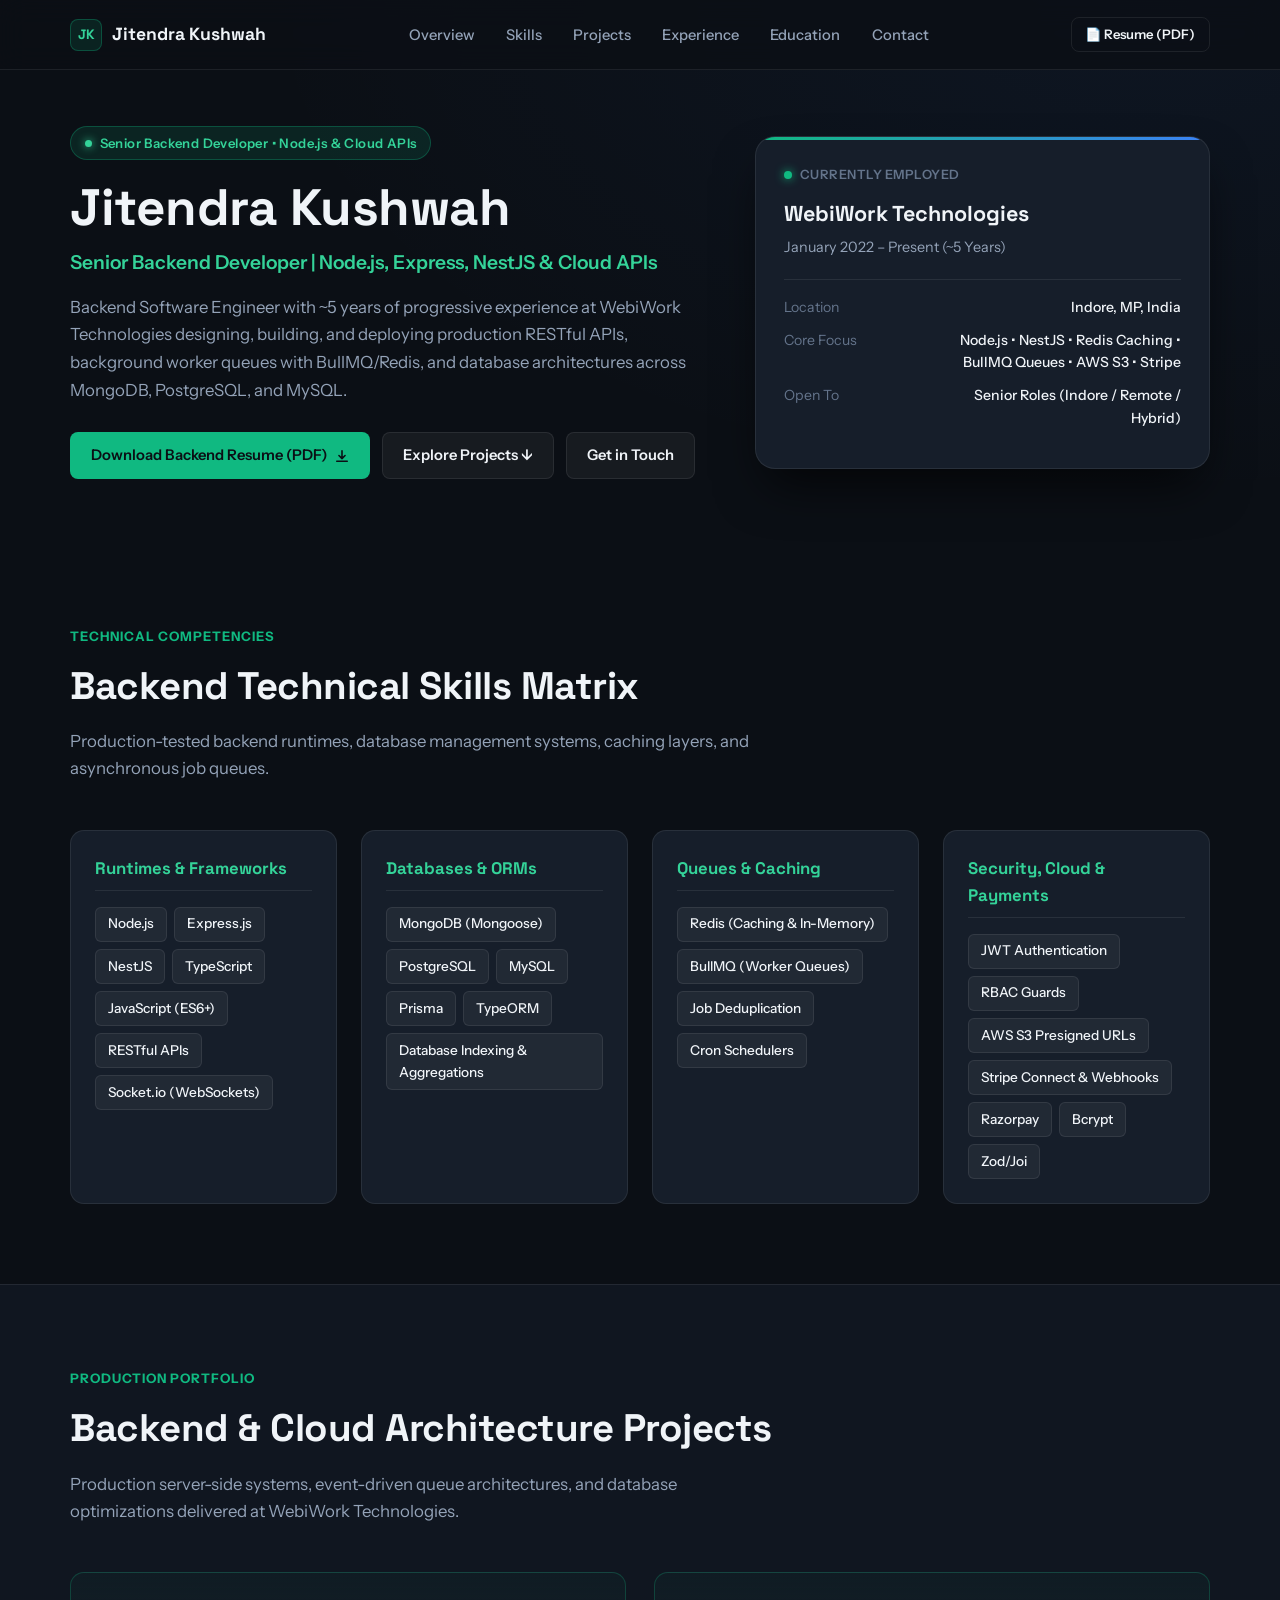
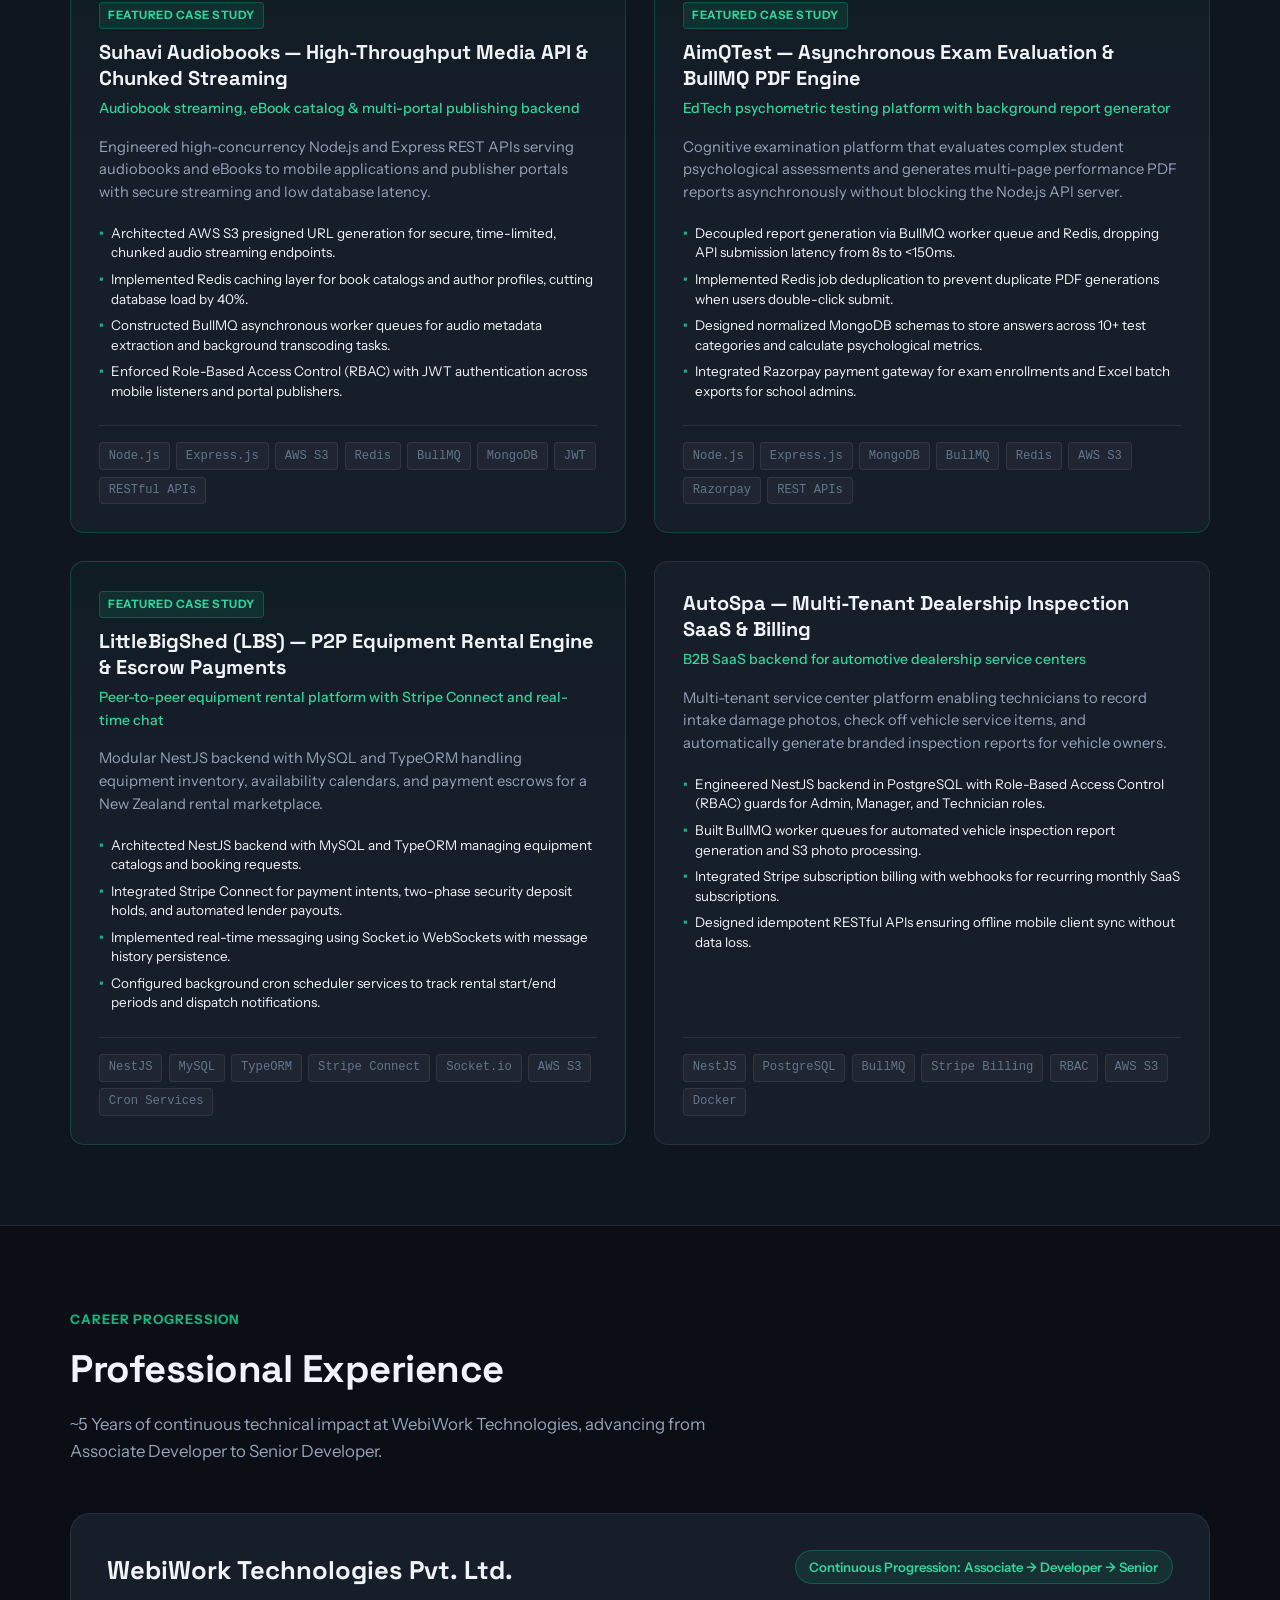
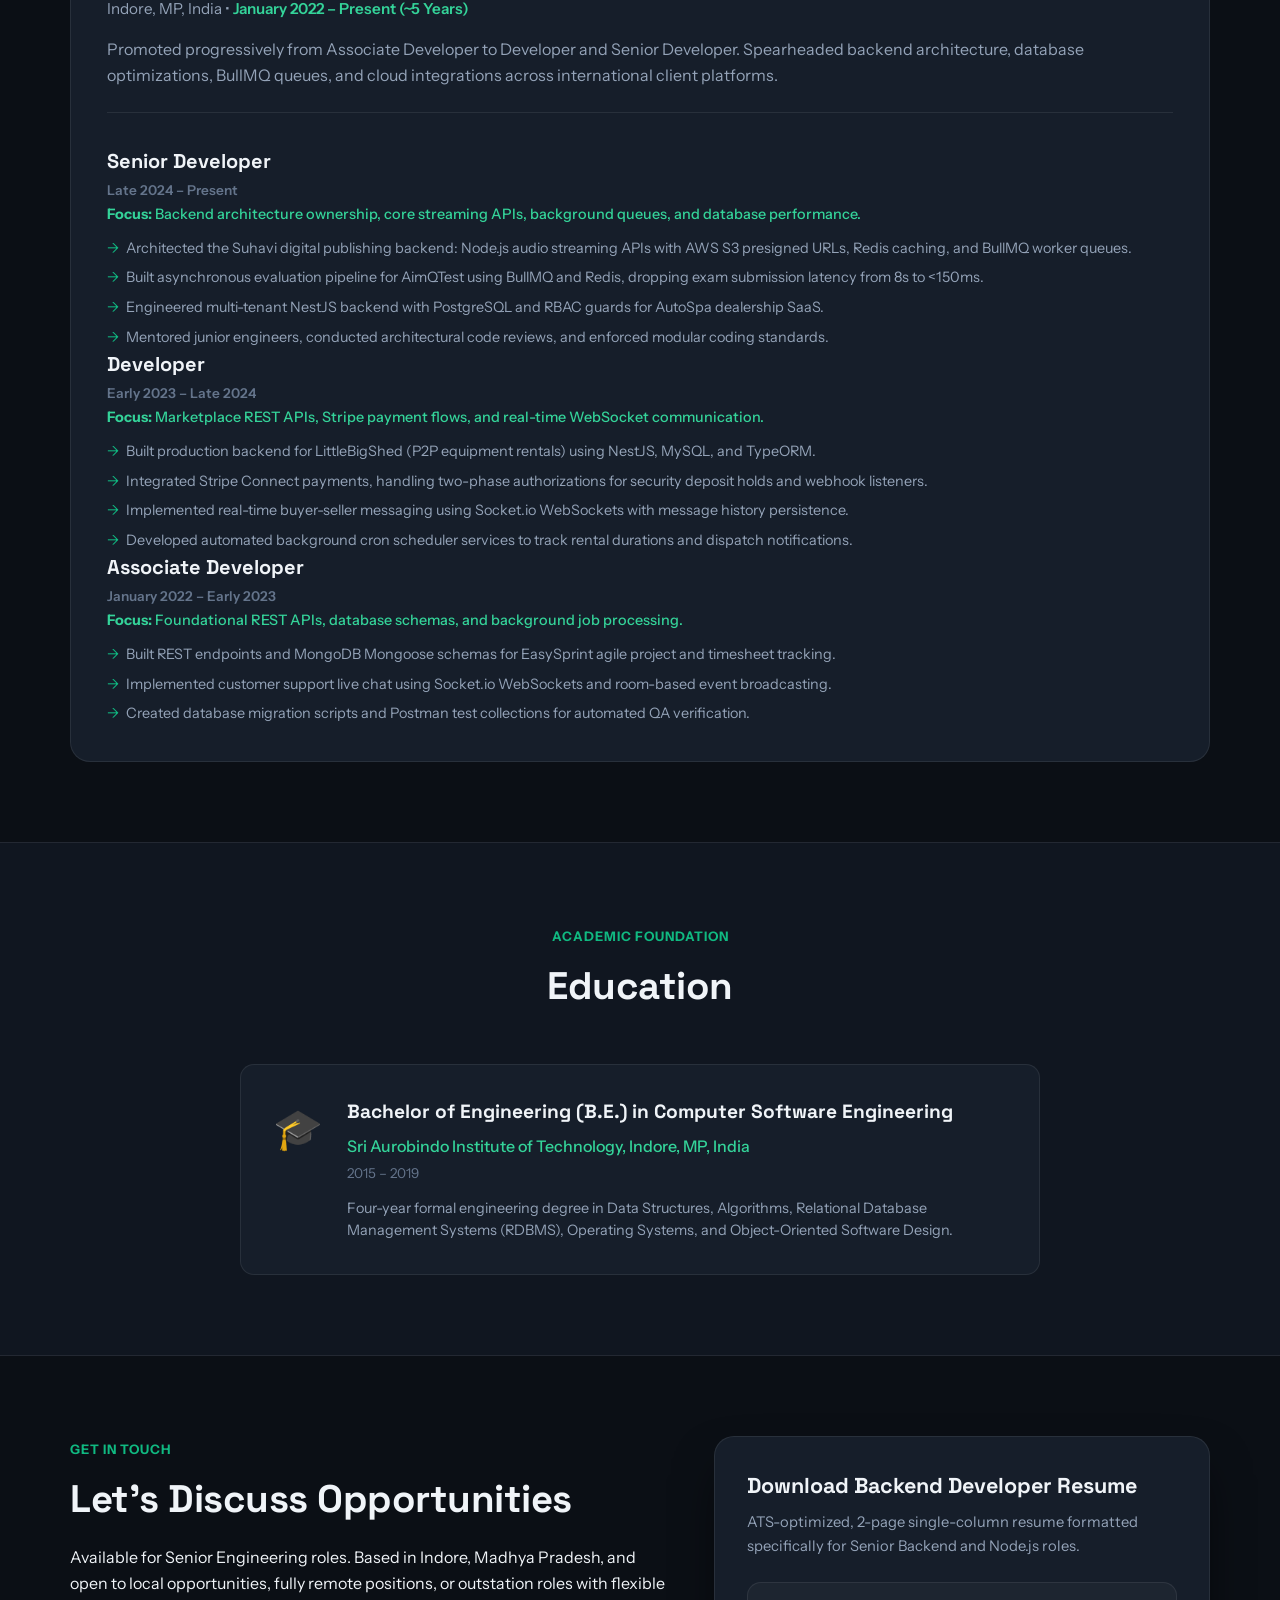
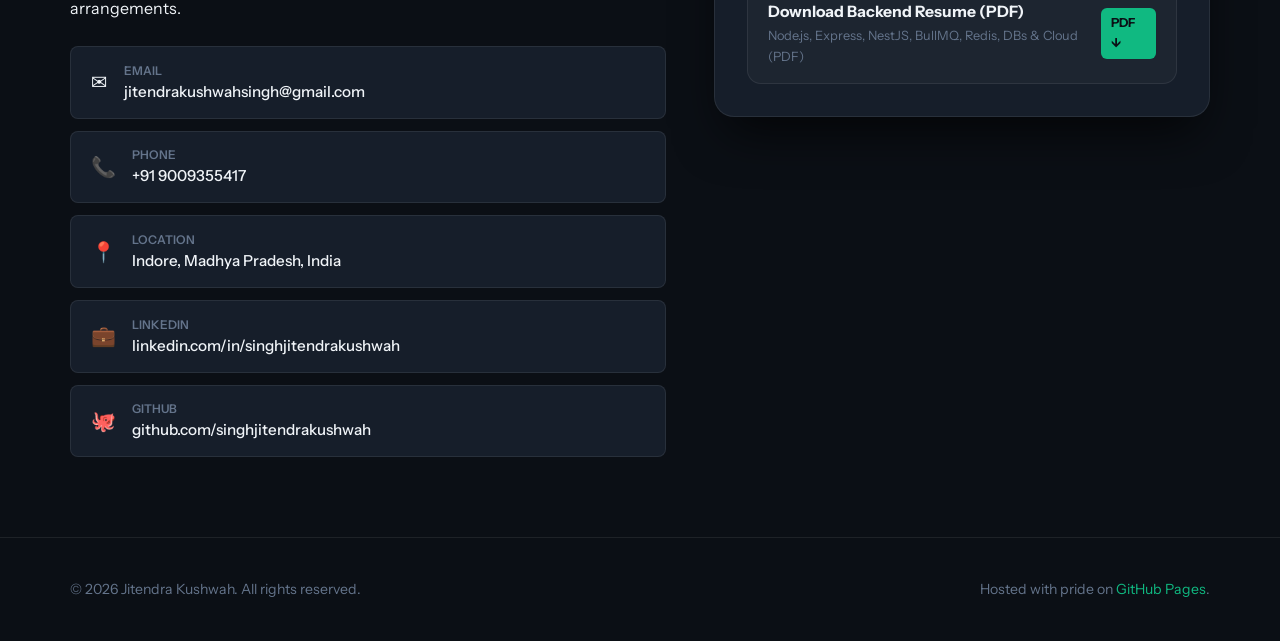
==== backend/index.html @ 99595aed "feat: implement 4 distinct standalone stealth portfolio pages for tailored job applications" ====
<!DOCTYPE html>
<html lang="en">
  <head>
    <meta charset="UTF-8" />
    <meta name="viewport" content="width=device-width, initial-scale=1" />
    <meta name="description" content="Senior Backend Software Engineer with ~5 years of experience at WebiWork Technologies building production RESTful APIs, BullMQ worker queues, Redis caching, and robust database architectures across PostgreSQL and MongoDB." />
    <title>Jitendra Kushwah — Senior Backend Developer | Node.js, Express, NestJS & Cloud APIs</title>
    <link rel="preconnect" href="https://fonts.googleapis.com" />
    <link rel="preconnect" href="https://fonts.gstatic.com" crossorigin />
    <link
      href="https://fonts.googleapis.com/css2?family=Instrument+Sans:ital,wght@0,400;0,500;0,600;0,700;1,400&family=Space+Grotesk:wght@500;600;700&display=swap"
      rel="stylesheet"
    />
    <link rel="stylesheet" href="../css/styles.css" />
  </head>
  <body>
    <a class="skip-link" href="#main">Skip to content</a>

    <header class="site-header">
      <div class="wrap header-inner">
        <a class="logo" href="#top">
          <span class="logo-mark">JK</span>
          <span class="logo-text">Jitendra Kushwah</span>
        </a>

        <button class="nav-toggle" type="button" aria-expanded="false" aria-controls="site-nav">
          <span class="sr-only">Toggle navigation</span>
          <span class="nav-toggle-bar"></span>
        </button>

        <nav id="site-nav" class="site-nav" aria-label="Primary">
          <ul class="nav-list">
            <li><a href="#top">Overview</a></li>
            <li><a href="#skills">Skills</a></li>
            <li><a href="#projects">Projects</a></li>
            <li><a href="#experience">Experience</a></li>
            <li><a href="#education">Education</a></li>
            <li><a href="#contact">Contact</a></li>
          </ul>
        </nav>

        <div class="header-cta-group">
          <a href="../backend_developer_resume.pdf" target="_blank" class="btn btn-sm btn-outline">
            <span>📄 Resume (PDF)</span>
          </a>
        </div>
      </div>
    </header>

    <main id="main">
      <!-- HERO SECTION -->
      <section class="hero" id="top" aria-labelledby="hero-title">
        <div class="wrap">
          <div class="hero-grid">
            <div class="hero-copy">
              <div class="eyebrow-wrap">
                <span class="status-indicator"></span>
                <p class="eyebrow">Senior Backend Developer • Node.js & Cloud APIs</p>
              </div>
              <h1 id="hero-title" class="hero-name">Jitendra Kushwah</h1>
              <p class="hero-subtitle">Senior Backend Developer | Node.js, Express, NestJS & Cloud APIs</p>
              <p class="hero-tagline">Backend Software Engineer with ~5 years of progressive experience at WebiWork Technologies designing, building, and deploying production RESTful APIs, background worker queues with BullMQ/Redis, and database architectures across MongoDB, PostgreSQL, and MySQL.</p>
              
              <div class="hero-actions">
                <a class="btn btn-primary" href="../backend_developer_resume.pdf" target="_blank">
                  <span>Download Backend Resume (PDF)</span>
                  <svg width="14" height="14" viewBox="0 0 16 16" fill="none">
                    <path d="M8 2V11M8 11L4.5 7.5M8 11L11.5 7.5M2 14H14" stroke="currentColor" stroke-width="1.8" stroke-linecap="round" stroke-linejoin="round"/>
                  </svg>
                </a>
                <a class="btn btn-ghost" href="#projects">Explore Projects ↓</a>
                <a class="btn btn-ghost" href="#contact">Get in Touch</a>
              </div>
            </div>

            <div class="hero-card" aria-hidden="true">
              <div class="hero-card-inner">
                <div class="hero-card-header">
                  <span class="pulse-dot"></span>
                  <p class="hero-card-status">Currently Employed</p>
                </div>
                <h3 class="hero-card-company">WebiWork Technologies</h3>
                <p class="hero-card-tenure">January 2022 – Present (~5 Years)</p>
                <div class="hero-card-divider"></div>
                <div class="hero-card-detail">
                  <span class="detail-label">Location</span>
                  <span class="detail-val">Indore, MP, India</span>
                </div>
                <div class="hero-card-detail">
                  <span class="detail-label">Core Focus</span>
                  <span class="detail-val">Node.js • NestJS • Redis Caching • BullMQ Queues • AWS S3 • Stripe</span>
                </div>
                <div class="hero-card-detail">
                  <span class="detail-label">Open To</span>
                  <span class="detail-val">Senior Roles (Indore / Remote / Hybrid)</span>
                </div>
              </div>
            </div>
          </div>
        </div>
      </section>

      <!-- SKILLS SECTION -->
      <section class="section" id="skills">
        <div class="wrap">
          <div class="section-header">
            <span class="section-eyebrow">Technical Competencies</span>
            <h2 class="section-title">Backend Technical Skills Matrix</h2>
            <p class="section-lead">Production-tested backend runtimes, database management systems, caching layers, and asynchronous job queues.</p>
          </div>

<div class="skills-category-grid">
  <div class="skill-category-card">
    <h3 class="skill-category-title">Runtimes & Frameworks</h3>
    <ul class="skill-tag-list">
      <li class="skill-tag">Node.js</li>
      <li class="skill-tag">Express.js</li>
      <li class="skill-tag">NestJS</li>
      <li class="skill-tag">TypeScript</li>
      <li class="skill-tag">JavaScript (ES6+)</li>
      <li class="skill-tag">RESTful APIs</li>
      <li class="skill-tag">Socket.io (WebSockets)</li>
    </ul>
  </div>
  <div class="skill-category-card">
    <h3 class="skill-category-title">Databases & ORMs</h3>
    <ul class="skill-tag-list">
      <li class="skill-tag">MongoDB (Mongoose)</li>
      <li class="skill-tag">PostgreSQL</li>
      <li class="skill-tag">MySQL</li>
      <li class="skill-tag">Prisma</li>
      <li class="skill-tag">TypeORM</li>
      <li class="skill-tag">Database Indexing & Aggregations</li>
    </ul>
  </div>
  <div class="skill-category-card">
    <h3 class="skill-category-title">Queues & Caching</h3>
    <ul class="skill-tag-list">
      <li class="skill-tag">Redis (Caching & In-Memory)</li>
      <li class="skill-tag">BullMQ (Worker Queues)</li>
      <li class="skill-tag">Job Deduplication</li>
      <li class="skill-tag">Cron Schedulers</li>
    </ul>
  </div>
  <div class="skill-category-card">
    <h3 class="skill-category-title">Security, Cloud & Payments</h3>
    <ul class="skill-tag-list">
      <li class="skill-tag">JWT Authentication</li>
      <li class="skill-tag">RBAC Guards</li>
      <li class="skill-tag">AWS S3 Presigned URLs</li>
      <li class="skill-tag">Stripe Connect & Webhooks</li>
      <li class="skill-tag">Razorpay</li>
      <li class="skill-tag">Bcrypt</li>
      <li class="skill-tag">Zod/Joi</li>
    </ul>
  </div>
</div>
        </div>
      </section>

      <!-- PROJECTS SECTION -->
      <section class="section section-alt" id="projects">
        <div class="wrap">
          <div class="section-header">
            <span class="section-eyebrow">Production Portfolio</span>
            <h2 class="section-title">Backend & Cloud Architecture Projects</h2>
            <p class="section-lead">Production server-side systems, event-driven queue architectures, and database optimizations delivered at WebiWork Technologies.</p>
          </div>

<div class="project-grid">
  <article class="project-card featured-card">
    <div class="project-card-header">
      <span class="featured-badge">Featured Case Study</span>
      <h3 class="project-title">Suhavi Audiobooks — High-Throughput Media API & Chunked Streaming</h3>
      <p class="project-tagline">Audiobook streaming, eBook catalog & multi-portal publishing backend</p>
    </div>
    <p class="project-desc">Engineered high-concurrency Node.js and Express REST APIs serving audiobooks and eBooks to mobile applications and publisher portals with secure streaming and low database latency.</p>
    <ul class="project-highlights">
      <li>Architected AWS S3 presigned URL generation for secure, time-limited, chunked audio streaming endpoints.</li>
      <li>Implemented Redis caching layer for book catalogs and author profiles, cutting database load by 40%.</li>
      <li>Constructed BullMQ asynchronous worker queues for audio metadata extraction and background transcoding tasks.</li>
      <li>Enforced Role-Based Access Control (RBAC) with JWT authentication across mobile listeners and portal publishers.</li>
    </ul>
    <div class="project-tags-wrap">
      <span class="proj-badge">Node.js</span>
      <span class="proj-badge">Express.js</span>
      <span class="proj-badge">AWS S3</span>
      <span class="proj-badge">Redis</span>
      <span class="proj-badge">BullMQ</span>
      <span class="proj-badge">MongoDB</span>
      <span class="proj-badge">JWT</span>
      <span class="proj-badge">RESTful APIs</span>
    </div>
  </article>
  <article class="project-card featured-card">
    <div class="project-card-header">
      <span class="featured-badge">Featured Case Study</span>
      <h3 class="project-title">AimQTest — Asynchronous Exam Evaluation & BullMQ PDF Engine</h3>
      <p class="project-tagline">EdTech psychometric testing platform with background report generator</p>
    </div>
    <p class="project-desc">Cognitive examination platform that evaluates complex student psychological assessments and generates multi-page performance PDF reports asynchronously without blocking the Node.js API server.</p>
    <ul class="project-highlights">
      <li>Decoupled report generation via BullMQ worker queue and Redis, dropping API submission latency from 8s to <150ms.</li>
      <li>Implemented Redis job deduplication to prevent duplicate PDF generations when users double-click submit.</li>
      <li>Designed normalized MongoDB schemas to store answers across 10+ test categories and calculate psychological metrics.</li>
      <li>Integrated Razorpay payment gateway for exam enrollments and Excel batch exports for school admins.</li>
    </ul>
    <div class="project-tags-wrap">
      <span class="proj-badge">Node.js</span>
      <span class="proj-badge">Express.js</span>
      <span class="proj-badge">MongoDB</span>
      <span class="proj-badge">BullMQ</span>
      <span class="proj-badge">Redis</span>
      <span class="proj-badge">AWS S3</span>
      <span class="proj-badge">Razorpay</span>
      <span class="proj-badge">REST APIs</span>
    </div>
  </article>
  <article class="project-card featured-card">
    <div class="project-card-header">
      <span class="featured-badge">Featured Case Study</span>
      <h3 class="project-title">LittleBigShed (LBS) — P2P Equipment Rental Engine & Escrow Payments</h3>
      <p class="project-tagline">Peer-to-peer equipment rental platform with Stripe Connect and real-time chat</p>
    </div>
    <p class="project-desc">Modular NestJS backend with MySQL and TypeORM handling equipment inventory, availability calendars, and payment escrows for a New Zealand rental marketplace.</p>
    <ul class="project-highlights">
      <li>Architected NestJS backend with MySQL and TypeORM managing equipment catalogs and booking requests.</li>
      <li>Integrated Stripe Connect for payment intents, two-phase security deposit holds, and automated lender payouts.</li>
      <li>Implemented real-time messaging using Socket.io WebSockets with message history persistence.</li>
      <li>Configured background cron scheduler services to track rental start/end periods and dispatch notifications.</li>
    </ul>
    <div class="project-tags-wrap">
      <span class="proj-badge">NestJS</span>
      <span class="proj-badge">MySQL</span>
      <span class="proj-badge">TypeORM</span>
      <span class="proj-badge">Stripe Connect</span>
      <span class="proj-badge">Socket.io</span>
      <span class="proj-badge">AWS S3</span>
      <span class="proj-badge">Cron Services</span>
    </div>
  </article>
  <article class="project-card">
    <div class="project-card-header">
      <h3 class="project-title">AutoSpa — Multi-Tenant Dealership Inspection SaaS & Billing</h3>
      <p class="project-tagline">B2B SaaS backend for automotive dealership service centers</p>
    </div>
    <p class="project-desc">Multi-tenant service center platform enabling technicians to record intake damage photos, check off vehicle service items, and automatically generate branded inspection reports for vehicle owners.</p>
    <ul class="project-highlights">
      <li>Engineered NestJS backend in PostgreSQL with Role-Based Access Control (RBAC) guards for Admin, Manager, and Technician roles.</li>
      <li>Built BullMQ worker queues for automated vehicle inspection report generation and S3 photo processing.</li>
      <li>Integrated Stripe subscription billing with webhooks for recurring monthly SaaS subscriptions.</li>
      <li>Designed idempotent RESTful APIs ensuring offline mobile client sync without data loss.</li>
    </ul>
    <div class="project-tags-wrap">
      <span class="proj-badge">NestJS</span>
      <span class="proj-badge">PostgreSQL</span>
      <span class="proj-badge">BullMQ</span>
      <span class="proj-badge">Stripe Billing</span>
      <span class="proj-badge">RBAC</span>
      <span class="proj-badge">AWS S3</span>
      <span class="proj-badge">Docker</span>
    </div>
  </article>
</div>
        </div>
      </section>

      <!-- EXPERIENCE SECTION -->
      <section class="section" id="experience">
        <div class="wrap">
          <div class="section-header">
            <span class="section-eyebrow">Career Progression</span>
            <h2 class="section-title">Professional Experience</h2>
            <p class="section-lead">
              ~5 Years of continuous technical impact at WebiWork Technologies, advancing from Associate Developer to Senior Developer.
            </p>
          </div>

          <div class="experience-timeline">
<div class="company-card">
  <div class="company-header">
    <div>
      <h3 class="company-name">WebiWork Technologies Pvt. Ltd.</h3>
      <p class="company-meta">Indore, MP, India • <span class="tenure-badge">January 2022 – Present (~5 Years)</span></p>
    </div>
    <span class="company-growth-tag">Continuous Progression: Associate → Developer → Senior</span>
  </div>
  <p class="company-overview">Promoted progressively from Associate Developer to Developer and Senior Developer. Spearheaded backend architecture, database optimizations, BullMQ queues, and cloud integrations across international client platforms.</p>
  <div class="role-stack">
    <div class="role-item">
      <div class="role-top">
        <h4 class="role-title">Senior Developer</h4>
        <span class="role-period">Late 2024 – Present</span>
      </div>
      <p class="role-focus"><strong>Focus:</strong> Backend architecture ownership, core streaming APIs, background queues, and database performance.</p>
      <ul class="role-bullets">
        <li>Architected the Suhavi digital publishing backend: Node.js audio streaming APIs with AWS S3 presigned URLs, Redis caching, and BullMQ worker queues.</li>
        <li>Built asynchronous evaluation pipeline for AimQTest using BullMQ and Redis, dropping exam submission latency from 8s to <150ms.</li>
        <li>Engineered multi-tenant NestJS backend with PostgreSQL and RBAC guards for AutoSpa dealership SaaS.</li>
        <li>Mentored junior engineers, conducted architectural code reviews, and enforced modular coding standards.</li>
      </ul>
    </div>
    <div class="role-item">
      <div class="role-top">
        <h4 class="role-title">Developer</h4>
        <span class="role-period">Early 2023 – Late 2024</span>
      </div>
      <p class="role-focus"><strong>Focus:</strong> Marketplace REST APIs, Stripe payment flows, and real-time WebSocket communication.</p>
      <ul class="role-bullets">
        <li>Built production backend for LittleBigShed (P2P equipment rentals) using NestJS, MySQL, and TypeORM.</li>
        <li>Integrated Stripe Connect payments, handling two-phase authorizations for security deposit holds and webhook listeners.</li>
        <li>Implemented real-time buyer-seller messaging using Socket.io WebSockets with message history persistence.</li>
        <li>Developed automated background cron scheduler services to track rental durations and dispatch notifications.</li>
      </ul>
    </div>
    <div class="role-item">
      <div class="role-top">
        <h4 class="role-title">Associate Developer</h4>
        <span class="role-period">January 2022 – Early 2023</span>
      </div>
      <p class="role-focus"><strong>Focus:</strong> Foundational REST APIs, database schemas, and background job processing.</p>
      <ul class="role-bullets">
        <li>Built REST endpoints and MongoDB Mongoose schemas for EasySprint agile project and timesheet tracking.</li>
        <li>Implemented customer support live chat using Socket.io WebSockets and room-based event broadcasting.</li>
        <li>Created database migration scripts and Postman test collections for automated QA verification.</li>
      </ul>
    </div>
  </div>
</div>
          </div>
        </div>
      </section>

      <!-- EDUCATION SECTION -->
      <section class="section section-alt" id="education">
        <div class="wrap narrow">
          <div class="section-header text-center">
            <span class="section-eyebrow">Academic Foundation</span>
            <h2 class="section-title">Education</h2>
          </div>

          <div class="education-card">
            <div class="education-icon">🎓</div>
            <div class="education-details">
              <h3>Bachelor of Engineering (B.E.) in Computer Software Engineering</h3>
              <p class="education-inst">Sri Aurobindo Institute of Technology, Indore, MP, India</p>
              <p class="education-years">2015 – 2019</p>
              <p class="education-notes">
                Four-year formal engineering degree in Data Structures, Algorithms, Relational Database Management Systems (RDBMS), Operating Systems, and Object-Oriented Software Design.
              </p>
            </div>
          </div>
        </div>
      </section>

      <!-- CONTACT & RESUME SECTION -->
      <section class="section cta-section" id="contact">
        <div class="wrap">
          <div class="contact-grid">
            <div class="contact-info">
              <span class="section-eyebrow">Get in Touch</span>
              <h2 class="section-title">Let's Discuss Opportunities</h2>
              <p class="cta-text">
                Available for Senior Engineering roles. Based in Indore, Madhya Pradesh, and open to local opportunities, fully remote positions, or outstation roles with flexible arrangements.
              </p>

              <div class="contact-links-list">
                <a href="mailto:jitendrakushwahsingh@gmail.com" class="contact-link-item">
                  <span class="link-icon">✉️</span>
                  <div>
                    <span class="link-label">Email</span>
                    <span class="link-value">jitendrakushwahsingh@gmail.com</span>
                  </div>
                </a>
                <a href="tel:+919009355417" class="contact-link-item">
                  <span class="link-icon">📞</span>
                  <div>
                    <span class="link-label">Phone</span>
                    <span class="link-value">+91 9009355417</span>
                  </div>
                </a>
                <div class="contact-link-item">
                  <span class="link-icon">📍</span>
                  <div>
                    <span class="link-label">Location</span>
                    <span class="link-value">Indore, Madhya Pradesh, India</span>
                  </div>
                </div>
                <a href="https://linkedin.com/in/singhjitendrakushwah" target="_blank" rel="noopener noreferrer" class="contact-link-item">
                  <span class="link-icon">💼</span>
                  <div>
                    <span class="link-label">LinkedIn</span>
                    <span class="link-value">linkedin.com/in/singhjitendrakushwah</span>
                  </div>
                </a>
                <a href="https://github.com/singhjitendrakushwah" target="_blank" rel="noopener noreferrer" class="contact-link-item">
                  <span class="link-icon">🐙</span>
                  <div>
                    <span class="link-label">GitHub</span>
                    <span class="link-value">github.com/singhjitendrakushwah</span>
                  </div>
                </a>
              </div>
            </div>

            <div class="resume-download-card">
              <h3>Download Backend Developer Resume</h3>
              <p>ATS-optimized, 2-page single-column resume formatted specifically for Senior Backend and Node.js roles.</p>

              <div class="resume-button-stack">
                <a href="../backend_developer_resume.pdf" target="_blank" class="resume-btn-item">
                  <div class="btn-item-text">
                    <strong>Download Backend Resume (PDF)</strong>
                    <span>Node.js, Express, NestJS, BullMQ, Redis, DBs & Cloud (PDF)</span>
                  </div>
                  <span class="btn-download-icon">PDF ↓</span>
                </a>
              </div>
            </div>
          </div>
        </div>
      </section>
    </main>

    <footer class="site-footer">
      <div class="wrap footer-inner">
        <p>© 2026 Jitendra Kushwah. All rights reserved.</p>
        <p class="footer-note">Hosted with pride on <a href="https://pages.github.com/" target="_blank" rel="noopener noreferrer">GitHub Pages</a>.</p>
      </div>
    </footer>

    <script>
      // Lightweight Mobile Navigation
      (function() {
        var toggle = document.querySelector('.nav-toggle');
        var nav = document.getElementById('site-nav');
        if (toggle && nav) {
          toggle.addEventListener('click', function() {
            var isOpen = nav.classList.toggle('is-open');
            toggle.setAttribute('aria-expanded', String(isOpen));
          });
          nav.querySelectorAll('a').forEach(function(link) {
            link.addEventListener('click', function() {
              nav.classList.remove('is-open');
              toggle.setAttribute('aria-expanded', 'false');
            });
          });
        }
      })();
    </script>
  </body>
</html>
---- css/styles.css ----
:root {
  --bg: #0b0f15;
  --bg-alt: #101620;
  --surface: #161e2a;
  --surface-hover: #1e2837;
  --text: #f0f4f8;
  --text-muted: #94a3b8;
  --text-dim: #64748b;
  --accent: #10b981;
  --accent-light: #34d399;
  --accent-dim: rgba(16, 185, 129, 0.12);
  --accent-border: rgba(16, 185, 129, 0.3);
  --border: rgba(255, 255, 255, 0.08);
  --border-focus: rgba(255, 255, 255, 0.2);
  --shadow: 0 20px 40px -15px rgba(0, 0, 0, 0.6);
  --shadow-lg: 0 25px 50px -12px rgba(0, 0, 0, 0.7);
  --radius-sm: 8px;
  --radius-md: 14px;
  --radius-lg: 20px;
  --font-sans: "Instrument Sans", system-ui, -apple-system, sans-serif;
  --font-mono: ui-monospace, SFMono-Regular, Menlo, Monaco, Consolas, monospace;
  --font-display: "Space Grotesk", sans-serif;
}

*,
*::before,
*::after {
  box-sizing: border-box;
}

html {
  scroll-behavior: smooth;
  scroll-padding-top: 80px;
}

body {
  margin: 0;
  font-family: var(--font-sans);
  font-size: 1rem;
  line-height: 1.6;
  color: var(--text);
  background: radial-gradient(1200px 600px at 10% -10%, rgba(16, 185, 129, 0.08), transparent),
    radial-gradient(900px 500px at 90% 0%, rgba(59, 130, 246, 0.06), transparent), var(--bg);
  min-height: 100vh;
  -webkit-font-smoothing: antialiased;
}

a {
  color: var(--accent);
  text-decoration: none;
  transition: color 0.2s ease;
}

a:hover {
  color: var(--accent-light);
}

.sr-only {
  position: absolute;
  width: 1px;
  height: 1px;
  padding: 0;
  margin: -1px;
  overflow: hidden;
  clip: rect(0, 0, 0, 0);
  white-space: nowrap;
  border: 0;
}

.skip-link {
  position: absolute;
  left: -999px;
  top: 0.5rem;
  padding: 0.5rem 1rem;
  background: var(--accent);
  color: #0b0f15;
  font-weight: 600;
  border-radius: var(--radius-sm);
  z-index: 100;
}

.skip-link:focus {
  left: 1rem;
}

.wrap {
  width: min(1140px, 100% - 2.5rem);
  margin-inline: auto;
}

.narrow {
  width: min(800px, 100%);
}

.text-center {
  text-align: center;
}

/* =========================================================
   HEADER & NAVIGATION
   ========================================================= */
.site-header {
  position: sticky;
  top: 0;
  z-index: 60;
  backdrop-filter: blur(14px);
  background: rgba(11, 15, 21, 0.82);
  border-bottom: 1px solid var(--border);
  height: 70px;
  display: flex;
  align-items: center;
}

.header-inner {
  display: flex;
  align-items: center;
  justify-content: space-between;
  gap: 1.5rem;
}

.logo {
  display: flex;
  align-items: center;
  gap: 0.65rem;
  color: var(--text);
  font-weight: 700;
  font-size: 1.1rem;
  font-family: var(--font-display);
}

.logo-mark {
  display: inline-flex;
  align-items: center;
  justify-content: center;
  width: 32px;
  height: 32px;
  background: var(--accent-dim);
  border: 1px solid var(--accent-border);
  color: var(--accent-light);
  border-radius: 8px;
  font-size: 0.85rem;
  font-weight: 700;
}

.site-nav {
  display: flex;
  align-items: center;
}

.nav-list {
  display: flex;
  align-items: center;
  list-style: none;
  margin: 0;
  padding: 0;
  gap: 0.25rem;
}

.nav-list a {
  padding: 0.45rem 0.85rem;
  border-radius: var(--radius-sm);
  color: var(--text-muted);
  font-size: 0.92rem;
  font-weight: 500;
  transition: all 0.15s ease;
}

.nav-list a:hover,
.nav-list a[aria-current="page"] {
  color: var(--text);
  background: rgba(255, 255, 255, 0.05);
}

.nav-list a[aria-current="page"] {
  color: var(--accent-light);
}

.header-cta-group {
  display: flex;
  align-items: center;
  gap: 0.75rem;
}

.nav-toggle {
  display: none;
  background: transparent;
  border: 1px solid var(--border);
  border-radius: var(--radius-sm);
  width: 38px;
  height: 38px;
  color: var(--text);
  cursor: pointer;
}

/* =========================================================
   DROPDOWN MENU
   ========================================================= */
.resume-dropdown {
  position: relative;
}

.dropdown-toggle {
  display: inline-flex;
  align-items: center;
  gap: 0.4rem;
}

.dropdown-menu {
  position: absolute;
  right: 0;
  top: calc(100% + 8px);
  background: var(--surface);
  border: 1px solid var(--border-focus);
  border-radius: var(--radius-md);
  padding: 0.5rem;
  min-width: 250px;
  box-shadow: var(--shadow-lg);
  display: none;
  flex-direction: column;
  gap: 0.25rem;
  z-index: 100;
}

.dropdown-menu.show {
  display: flex;
}

.dropdown-item {
  padding: 0.65rem 0.85rem;
  border-radius: var(--radius-sm);
  display: flex;
  flex-direction: column;
  transition: background 0.15s ease;
}

.dropdown-item:hover {
  background: var(--surface-hover);
}

.dropdown-item strong {
  color: var(--text);
  font-size: 0.9rem;
}

.dropdown-item span {
  color: var(--text-dim);
  font-size: 0.75rem;
  margin-top: 2px;
}

/* =========================================================
   BUTTONS
   ========================================================= */
.btn {
  display: inline-flex;
  align-items: center;
  justify-content: center;
  gap: 0.5rem;
  padding: 0.65rem 1.25rem;
  border-radius: var(--radius-sm);
  font-size: 0.92rem;
  font-weight: 600;
  cursor: pointer;
  border: 1px solid transparent;
  transition: all 0.18s ease;
}

.btn-primary {
  background: var(--accent);
  color: #0b0f15;
}

.btn-primary:hover {
  background: var(--accent-light);
  color: #0b0f15;
  transform: translateY(-1px);
  box-shadow: 0 4px 14px rgba(16, 185, 129, 0.35);
}

.btn-ghost {
  background: rgba(255, 255, 255, 0.05);
  color: var(--text);
  border-color: var(--border);
}

.btn-ghost:hover {
  background: rgba(255, 255, 255, 0.1);
  color: var(--text);
  border-color: var(--border-focus);
}

.btn-outline {
  background: transparent;
  border-color: var(--border);
  color: var(--text);
}

.btn-outline:hover {
  border-color: var(--border-focus);
  background: rgba(255, 255, 255, 0.04);
}

.btn-sm {
  padding: 0.4rem 0.85rem;
  font-size: 0.82rem;
}

/* =========================================================
   HERO SECTION & TRACK SWITCHER
   ========================================================= */
.hero {
  padding: 3.5rem 0 4rem;
}

.track-switcher-container {
  background: var(--surface);
  border: 1px solid var(--border);
  border-radius: var(--radius-md);
  padding: 0.75rem 1rem;
  display: flex;
  align-items: center;
  justify-content: space-between;
  gap: 1rem;
  margin-bottom: 2.5rem;
  box-shadow: var(--shadow);
}

.track-switcher-label {
  font-size: 0.85rem;
  font-weight: 600;
  color: var(--text-muted);
  text-transform: uppercase;
  letter-spacing: 0.5px;
  white-space: nowrap;
}

.track-pills {
  display: flex;
  align-items: center;
  gap: 0.4rem;
  flex-wrap: wrap;
}

.track-pill {
  background: transparent;
  border: 1px solid transparent;
  color: var(--text-muted);
  padding: 0.45rem 0.95rem;
  border-radius: var(--radius-sm);
  font-size: 0.86rem;
  font-weight: 600;
  cursor: pointer;
  display: inline-flex;
  align-items: center;
  gap: 0.4rem;
  transition: all 0.18s ease;
}

.track-pill:hover {
  color: var(--text);
  background: rgba(255, 255, 255, 0.04);
}

.track-pill.active {
  background: var(--accent-dim);
  border-color: var(--accent-border);
  color: var(--accent-light);
  box-shadow: 0 0 12px rgba(16, 185, 129, 0.2);
}

.hero-grid {
  display: grid;
  grid-template-columns: 1.4fr 1fr;
  gap: 3rem;
  align-items: center;
}

.eyebrow-wrap {
  display: inline-flex;
  align-items: center;
  gap: 0.5rem;
  background: var(--accent-dim);
  border: 1px solid var(--accent-border);
  padding: 0.35rem 0.85rem;
  border-radius: 999px;
  margin-bottom: 1.25rem;
}

.status-indicator {
  width: 7px;
  height: 7px;
  background: var(--accent-light);
  border-radius: 50%;
  box-shadow: 0 0 8px var(--accent-light);
}

.eyebrow {
  margin: 0;
  color: var(--accent-light);
  font-size: 0.82rem;
  font-weight: 600;
  letter-spacing: 0.4px;
}

.hero-name {
  font-family: var(--font-display);
  font-size: clamp(2.4rem, 4vw, 3.6rem);
  font-weight: 700;
  line-height: 1.1;
  margin: 0 0 0.65rem 0;
  letter-spacing: -0.5px;
}

.hero-subtitle {
  font-size: 1.2rem;
  font-weight: 600;
  color: var(--accent-light);
  margin: 0 0 1rem 0;
}

.hero-tagline {
  font-size: 1.05rem;
  color: var(--text-muted);
  line-height: 1.65;
  margin: 0 0 1.75rem 0;
}

.hero-actions {
  display: flex;
  align-items: center;
  gap: 0.75rem;
  flex-wrap: wrap;
}

.hero-card {
  background: var(--surface);
  border: 1px solid var(--border);
  border-radius: var(--radius-lg);
  padding: 1.75rem;
  box-shadow: var(--shadow-lg);
  position: relative;
  overflow: hidden;
}

.hero-card::before {
  content: "";
  position: absolute;
  top: 0;
  left: 0;
  right: 0;
  height: 3px;
  background: linear-gradient(90deg, var(--accent), #3b82f6);
}

.hero-card-header {
  display: flex;
  align-items: center;
  gap: 0.5rem;
  margin-bottom: 0.75rem;
}

.pulse-dot {
  width: 8px;
  height: 8px;
  background: #10b981;
  border-radius: 50%;
  box-shadow: 0 0 10px #10b981;
}

.hero-card-status {
  font-size: 0.8rem;
  text-transform: uppercase;
  letter-spacing: 0.5px;
  font-weight: 600;
  color: var(--text-dim);
  margin: 0;
}

.hero-card-company {
  font-family: var(--font-display);
  font-size: 1.35rem;
  margin: 0 0 0.25rem 0;
}

.hero-card-tenure {
  font-size: 0.9rem;
  color: var(--text-muted);
  margin: 0 0 1.25rem 0;
}

.hero-card-divider {
  height: 1px;
  background: var(--border);
  margin: 1rem 0;
}

.hero-card-detail {
  display: flex;
  justify-content: space-between;
  margin-bottom: 0.65rem;
  font-size: 0.88rem;
}

.detail-label {
  color: var(--text-dim);
}

.detail-val {
  color: var(--text);
  font-weight: 500;
  text-align: right;
  max-width: 60%;
}

/* =========================================================
   SECTIONS GENERAL
   ========================================================= */
.section {
  padding: 5rem 0;
}

.section-alt {
  background: var(--bg-alt);
  border-top: 1px solid var(--border);
  border-bottom: 1px solid var(--border);
}

.section-header {
  margin-bottom: 3rem;
}

.section-eyebrow {
  display: inline-block;
  font-size: 0.82rem;
  font-weight: 700;
  text-transform: uppercase;
  letter-spacing: 1px;
  color: var(--accent);
  margin-bottom: 0.5rem;
}

.section-title {
  font-family: var(--font-display);
  font-size: clamp(1.8rem, 3vw, 2.4rem);
  font-weight: 700;
  margin: 0 0 0.75rem 0;
  letter-spacing: -0.5px;
}

.section-lead {
  font-size: 1.05rem;
  color: var(--text-muted);
  max-width: 680px;
  margin: 0;
}

/* =========================================================
   SPECIALIZATIONS / 3 PILLARS SECTION
   ========================================================= */
.specialization-grid {
  display: grid;
  grid-template-columns: repeat(3, 1fr);
  gap: 1.5rem;
}

.spec-card {
  background: var(--surface);
  border: 1px solid var(--border);
  border-radius: var(--radius-md);
  padding: 1.75rem;
  display: flex;
  flex-direction: column;
  transition: all 0.2s ease;
  position: relative;
}

.spec-card:hover {
  transform: translateY(-3px);
  border-color: var(--border-focus);
  box-shadow: var(--shadow);
}

.spec-card.active-spec {
  border-color: var(--accent-border);
  background: linear-gradient(180deg, var(--accent-dim) 0%, var(--surface) 25%);
  box-shadow: 0 0 20px rgba(16, 185, 129, 0.15);
}

.spec-icon {
  font-size: 2rem;
  margin-bottom: 1rem;
}

.spec-card h3 {
  font-family: var(--font-display);
  font-size: 1.2rem;
  margin: 0 0 0.65rem 0;
}

.spec-card p {
  color: var(--text-muted);
  font-size: 0.92rem;
  margin: 0 0 1.25rem 0;
  line-height: 1.5;
}

.spec-bullets {
  list-style: none;
  padding: 0;
  margin: 0 0 1.5rem 0;
  display: flex;
  flex-direction: column;
  gap: 0.5rem;
}

.spec-bullets li {
  font-size: 0.86rem;
  color: var(--text);
  display: flex;
  align-items: flex-start;
  gap: 0.45rem;
}

.spec-bullets li::before {
  content: "✔";
  color: var(--accent);
  font-size: 0.78rem;
  margin-top: 2px;
}

.spec-switch-btn {
  margin-top: auto;
  background: transparent;
  border: 1px solid var(--border);
  color: var(--accent-light);
  padding: 0.55rem 0.85rem;
  border-radius: var(--radius-sm);
  font-size: 0.85rem;
  font-weight: 600;
  cursor: pointer;
  transition: all 0.15s ease;
}

.spec-switch-btn:hover {
  background: var(--accent-dim);
  border-color: var(--accent-border);
}

/* =========================================================
   SKILLS SECTION
   ========================================================= */
.skills-category-grid {
  display: grid;
  grid-template-columns: repeat(auto-fit, minmax(250px, 1fr));
  gap: 1.5rem;
}

.skill-category-card {
  background: var(--surface);
  border: 1px solid var(--border);
  border-radius: var(--radius-md);
  padding: 1.5rem;
}

.skill-category-title {
  font-family: var(--font-display);
  font-size: 1.05rem;
  color: var(--accent-light);
  margin: 0 0 1rem 0;
  padding-bottom: 0.5rem;
  border-bottom: 1px solid var(--border);
}

.skill-tag-list {
  list-style: none;
  padding: 0;
  margin: 0;
  display: flex;
  flex-wrap: wrap;
  gap: 0.45rem;
}

.skill-tag {
  background: rgba(255, 255, 255, 0.05);
  border: 1px solid var(--border);
  color: var(--text);
  padding: 0.35rem 0.75rem;
  border-radius: 6px;
  font-size: 0.85rem;
  font-weight: 500;
}

/* =========================================================
   PROJECTS SECTION & FILTER
   ========================================================= */
.project-filter-bar {
  display: flex;
  align-items: center;
  justify-content: space-between;
  gap: 1rem;
  margin-bottom: 2rem;
  flex-wrap: wrap;
}

.filter-label {
  font-size: 0.85rem;
  font-weight: 600;
  color: var(--text-dim);
  text-transform: uppercase;
}

.project-filter-pills {
  display: flex;
  gap: 0.4rem;
  flex-wrap: wrap;
}

.filter-pill {
  background: var(--surface);
  border: 1px solid var(--border);
  color: var(--text-muted);
  padding: 0.4rem 0.85rem;
  border-radius: var(--radius-sm);
  font-size: 0.85rem;
  font-weight: 600;
  cursor: pointer;
  transition: all 0.15s ease;
}

.filter-pill:hover {
  color: var(--text);
  border-color: var(--border-focus);
}

.filter-pill.active {
  background: var(--accent);
  color: #0b0f15;
  border-color: var(--accent);
}

.project-grid {
  display: grid;
  grid-template-columns: repeat(2, 1fr);
  gap: 1.75rem;
}

.project-card {
  background: var(--surface);
  border: 1px solid var(--border);
  border-radius: var(--radius-md);
  padding: 1.75rem;
  display: flex;
  flex-direction: column;
  transition: all 0.2s ease;
}

.project-card:hover {
  transform: translateY(-3px);
  border-color: var(--border-focus);
  box-shadow: var(--shadow);
}

.project-card.featured-card {
  border-color: rgba(16, 185, 129, 0.25);
  background: linear-gradient(180deg, rgba(16, 185, 129, 0.04) 0%, var(--surface) 30%);
}

.project-card-header {
  margin-bottom: 1rem;
}

.featured-badge {
  display: inline-block;
  background: var(--accent-dim);
  border: 1px solid var(--accent-border);
  color: var(--accent-light);
  font-size: 0.72rem;
  font-weight: 700;
  text-transform: uppercase;
  padding: 0.2rem 0.5rem;
  border-radius: 4px;
  margin-bottom: 0.65rem;
  letter-spacing: 0.5px;
}

.project-title {
  font-family: var(--font-display);
  font-size: 1.25rem;
  margin: 0 0 0.35rem 0;
  line-height: 1.3;
}

.project-tagline {
  font-size: 0.88rem;
  color: var(--accent-light);
  margin: 0;
  font-weight: 500;
}

.project-desc {
  color: var(--text-muted);
  font-size: 0.92rem;
  margin: 0 0 1.25rem 0;
  line-height: 1.55;
}

.project-highlights {
  list-style: none;
  padding: 0;
  margin: 0 0 1.5rem 0;
  display: flex;
  flex-direction: column;
  gap: 0.45rem;
}

.project-highlights li {
  font-size: 0.84rem;
  color: var(--text);
  line-height: 1.45;
  display: flex;
  align-items: flex-start;
  gap: 0.45rem;
}

.project-highlights li::before {
  content: "•";
  color: var(--accent);
  font-weight: bold;
}

.project-tags-wrap {
  margin-top: auto;
  display: flex;
  flex-wrap: wrap;
  gap: 0.4rem;
  padding-top: 1rem;
  border-top: 1px solid var(--border);
}

.proj-badge {
  background: rgba(255, 255, 255, 0.04);
  border: 1px solid var(--border);
  color: var(--text-dim);
  font-size: 0.76rem;
  padding: 0.2rem 0.55rem;
  border-radius: 4px;
  font-family: var(--font-mono);
}

/* =========================================================
   EXPERIENCE SECTION
   ========================================================= */
.company-card {
  background: var(--surface);
  border: 1px solid var(--border);
  border-radius: var(--radius-lg);
  padding: 2.25rem;
}

.company-header {
  display: flex;
  align-items: flex-start;
  justify-content: space-between;
  margin-bottom: 1rem;
  flex-wrap: wrap;
  gap: 1rem;
}

.company-name {
  font-family: var(--font-display);
  font-size: 1.6rem;
  margin: 0 0 0.35rem 0;
}

.company-meta {
  color: var(--text-muted);
  margin: 0;
  font-size: 0.95rem;
}

.tenure-badge {
  color: var(--accent-light);
  font-weight: 600;
}

.company-growth-tag {
  background: var(--accent-dim);
  border: 1px solid var(--accent-border);
  color: var(--accent-light);
  padding: 0.35rem 0.85rem;
  border-radius: 999px;
  font-size: 0.82rem;
  font-weight: 600;
}

.company-overview {
  color: var(--text-muted);
  font-size: 1rem;
  margin: 0 0 2rem 0;
  padding-bottom: 1.5rem;
  border-bottom: 1px solid var(--border);
}

.roles-flow {
  display: flex;
  flex-direction: column;
  position: relative;
  padding-left: 2rem;
}

.roles-flow::before {
  content: "";
  position: absolute;
  top: 12px;
  bottom: 20px;
  left: 7px;
  width: 2px;
  background: linear-gradient(180deg, var(--accent), var(--border));
}

.role-node {
  position: relative;
  margin-bottom: 2.25rem;
}

.role-node:last-child {
  margin-bottom: 0;
}

.role-marker {
  position: absolute;
  left: -2rem;
  top: 4px;
  width: 16px;
  height: 16px;
  border-radius: 50%;
  background: var(--bg);
  border: 3px solid var(--accent);
}

.role-header-line {
  display: flex;
  align-items: center;
  justify-content: space-between;
  margin-bottom: 0.35rem;
  flex-wrap: wrap;
  gap: 0.5rem;
}

.role-title {
  font-family: var(--font-display);
  font-size: 1.25rem;
  margin: 0;
}

.role-period {
  font-size: 0.85rem;
  color: var(--text-dim);
  font-weight: 600;
}

.role-focus {
  color: var(--accent-light);
  font-size: 0.9rem;
  margin: 0 0 0.75rem 0;
  font-weight: 500;
}

.role-bullets {
  list-style: none;
  padding: 0;
  margin: 0;
  display: flex;
  flex-direction: column;
  gap: 0.5rem;
}

.role-bullets li {
  font-size: 0.9rem;
  color: var(--text-muted);
  line-height: 1.5;
  display: flex;
  align-items: flex-start;
  gap: 0.45rem;
}

.role-bullets li::before {
  content: "→";
  color: var(--accent);
}

/* =========================================================
   EDUCATION SECTION
   ========================================================= */
.education-card {
  background: var(--surface);
  border: 1px solid var(--border);
  border-radius: var(--radius-md);
  padding: 2rem;
  display: flex;
  gap: 1.5rem;
  align-items: flex-start;
}

.education-icon {
  font-size: 2.5rem;
}

.education-details h3 {
  font-family: var(--font-display);
  font-size: 1.2rem;
  margin: 0 0 0.35rem 0;
}

.education-inst {
  color: var(--accent-light);
  font-weight: 500;
  margin: 0 0 0.25rem 0;
}

.education-years {
  font-size: 0.85rem;
  color: var(--text-dim);
  margin: 0 0 0.85rem 0;
}

.education-notes {
  color: var(--text-muted);
  font-size: 0.9rem;
  margin: 0;
  line-height: 1.5;
}

/* =========================================================
   CONTACT & RESUME SECTION
   ========================================================= */
.contact-grid {
  display: grid;
  grid-template-columns: 1.2fr 1fr;
  gap: 3rem;
  align-items: flex-start;
}

.contact-links-list {
  display: flex;
  flex-direction: column;
  gap: 0.75rem;
  margin-top: 1.5rem;
}

.contact-link-item {
  display: flex;
  align-items: center;
  gap: 1rem;
  background: var(--surface);
  border: 1px solid var(--border);
  padding: 0.85rem 1.25rem;
  border-radius: var(--radius-sm);
  color: var(--text);
  transition: all 0.18s ease;
}

.contact-link-item:hover {
  border-color: var(--border-focus);
  background: var(--surface-hover);
  color: var(--text);
  transform: translateX(3px);
}

.link-icon {
  font-size: 1.25rem;
}

.link-label {
  display: block;
  font-size: 0.75rem;
  color: var(--text-dim);
  text-transform: uppercase;
  font-weight: 600;
}

.link-value {
  display: block;
  font-size: 0.95rem;
  font-weight: 500;
}

.resume-download-card {
  background: var(--surface);
  border: 1px solid var(--border);
  border-radius: var(--radius-lg);
  padding: 2rem;
  box-shadow: var(--shadow-lg);
}

.resume-download-card h3 {
  font-family: var(--font-display);
  font-size: 1.35rem;
  margin: 0 0 0.5rem 0;
}

.resume-download-card p {
  color: var(--text-muted);
  font-size: 0.92rem;
  margin: 0 0 1.5rem 0;
}

.resume-button-stack {
  display: flex;
  flex-direction: column;
  gap: 0.85rem;
}

.resume-btn-item {
  display: flex;
  align-items: center;
  justify-content: space-between;
  background: rgba(255, 255, 255, 0.03);
  border: 1px solid var(--border);
  padding: 1rem 1.25rem;
  border-radius: var(--radius-md);
  color: var(--text);
  transition: all 0.18s ease;
}

.resume-btn-item:hover {
  background: var(--accent-dim);
  border-color: var(--accent-border);
  color: var(--text);
  transform: translateY(-2px);
  box-shadow: 0 4px 12px rgba(16, 185, 129, 0.15);
}

.btn-item-text {
  display: flex;
  flex-direction: column;
}

.btn-item-text strong {
  font-size: 0.98rem;
  color: var(--text);
}

.btn-item-text span {
  font-size: 0.8rem;
  color: var(--text-dim);
  margin-top: 2px;
}

.btn-download-icon {
  background: var(--accent);
  color: #0b0f15;
  padding: 0.35rem 0.65rem;
  border-radius: 6px;
  font-size: 0.78rem;
  font-weight: 700;
}

/* =========================================================
   FOOTER
   ========================================================= */
.site-footer {
  border-top: 1px solid var(--border);
  padding: 2.5rem 0;
  color: var(--text-dim);
  font-size: 0.88rem;
}

.footer-inner {
  display: flex;
  align-items: center;
  justify-content: space-between;
  flex-wrap: wrap;
  gap: 1rem;
}

.footer-inner p {
  margin: 0;
}

/* =========================================================
   RESPONSIVE DESIGN
   ========================================================= */
@media (max-width: 900px) {
  .hero-grid {
    grid-template-columns: 1fr;
    gap: 2rem;
  }

  .specialization-grid {
    grid-template-columns: 1fr;
  }

  .project-grid {
    grid-template-columns: 1fr;
  }

  .contact-grid {
    grid-template-columns: 1fr;
  }

  .track-switcher-container {
    flex-direction: column;
    align-items: flex-start;
  }
}

@media (max-width: 768px) {
  .site-nav {
    position: fixed;
    top: 70px;
    left: 0;
    right: 0;
    background: var(--surface);
    border-bottom: 1px solid var(--border);
    padding: 1.5rem;
    display: none;
  }

  .site-nav.is-open {
    display: block;
  }

  .nav-list {
    flex-direction: column;
    align-items: flex-start;
    gap: 0.75rem;
  }

  .nav-toggle {
    display: flex;
    align-items: center;
    justify-content: center;
  }

  .header-cta-group {
    display: none;
  }
}
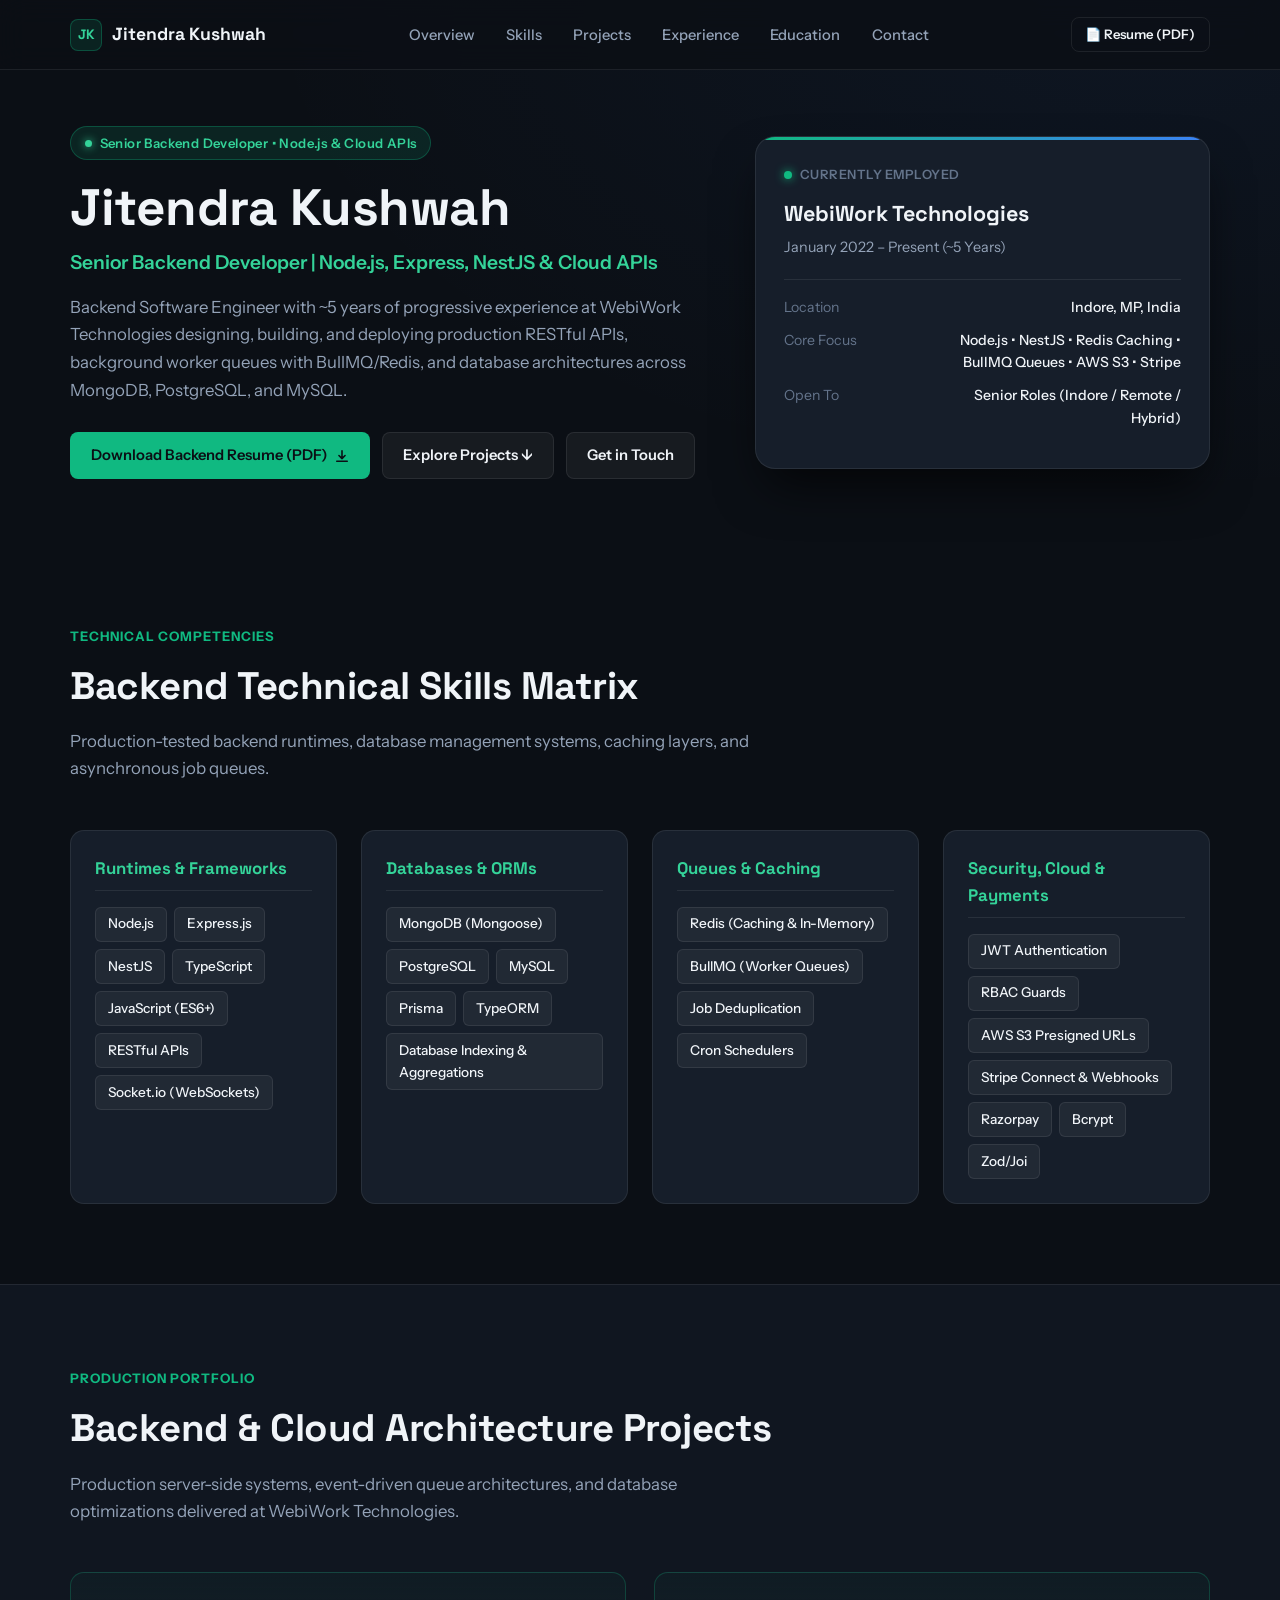
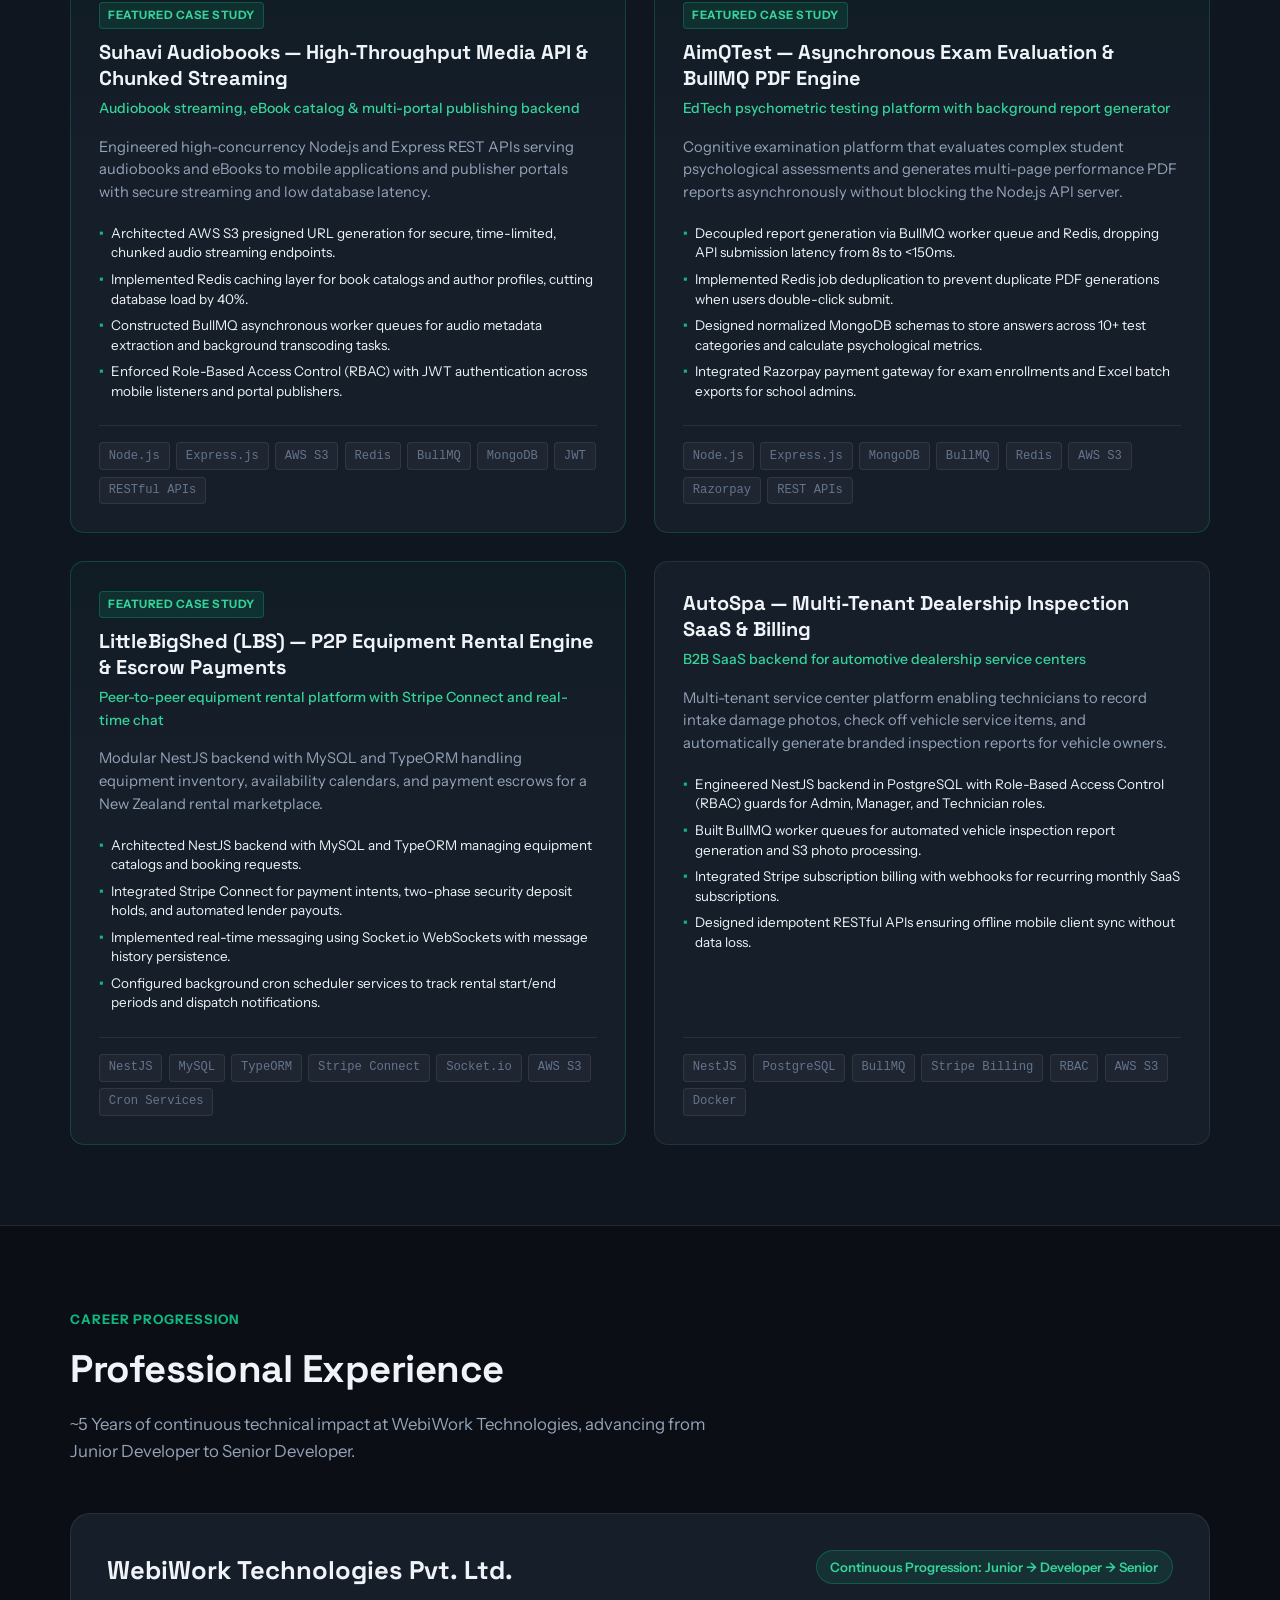
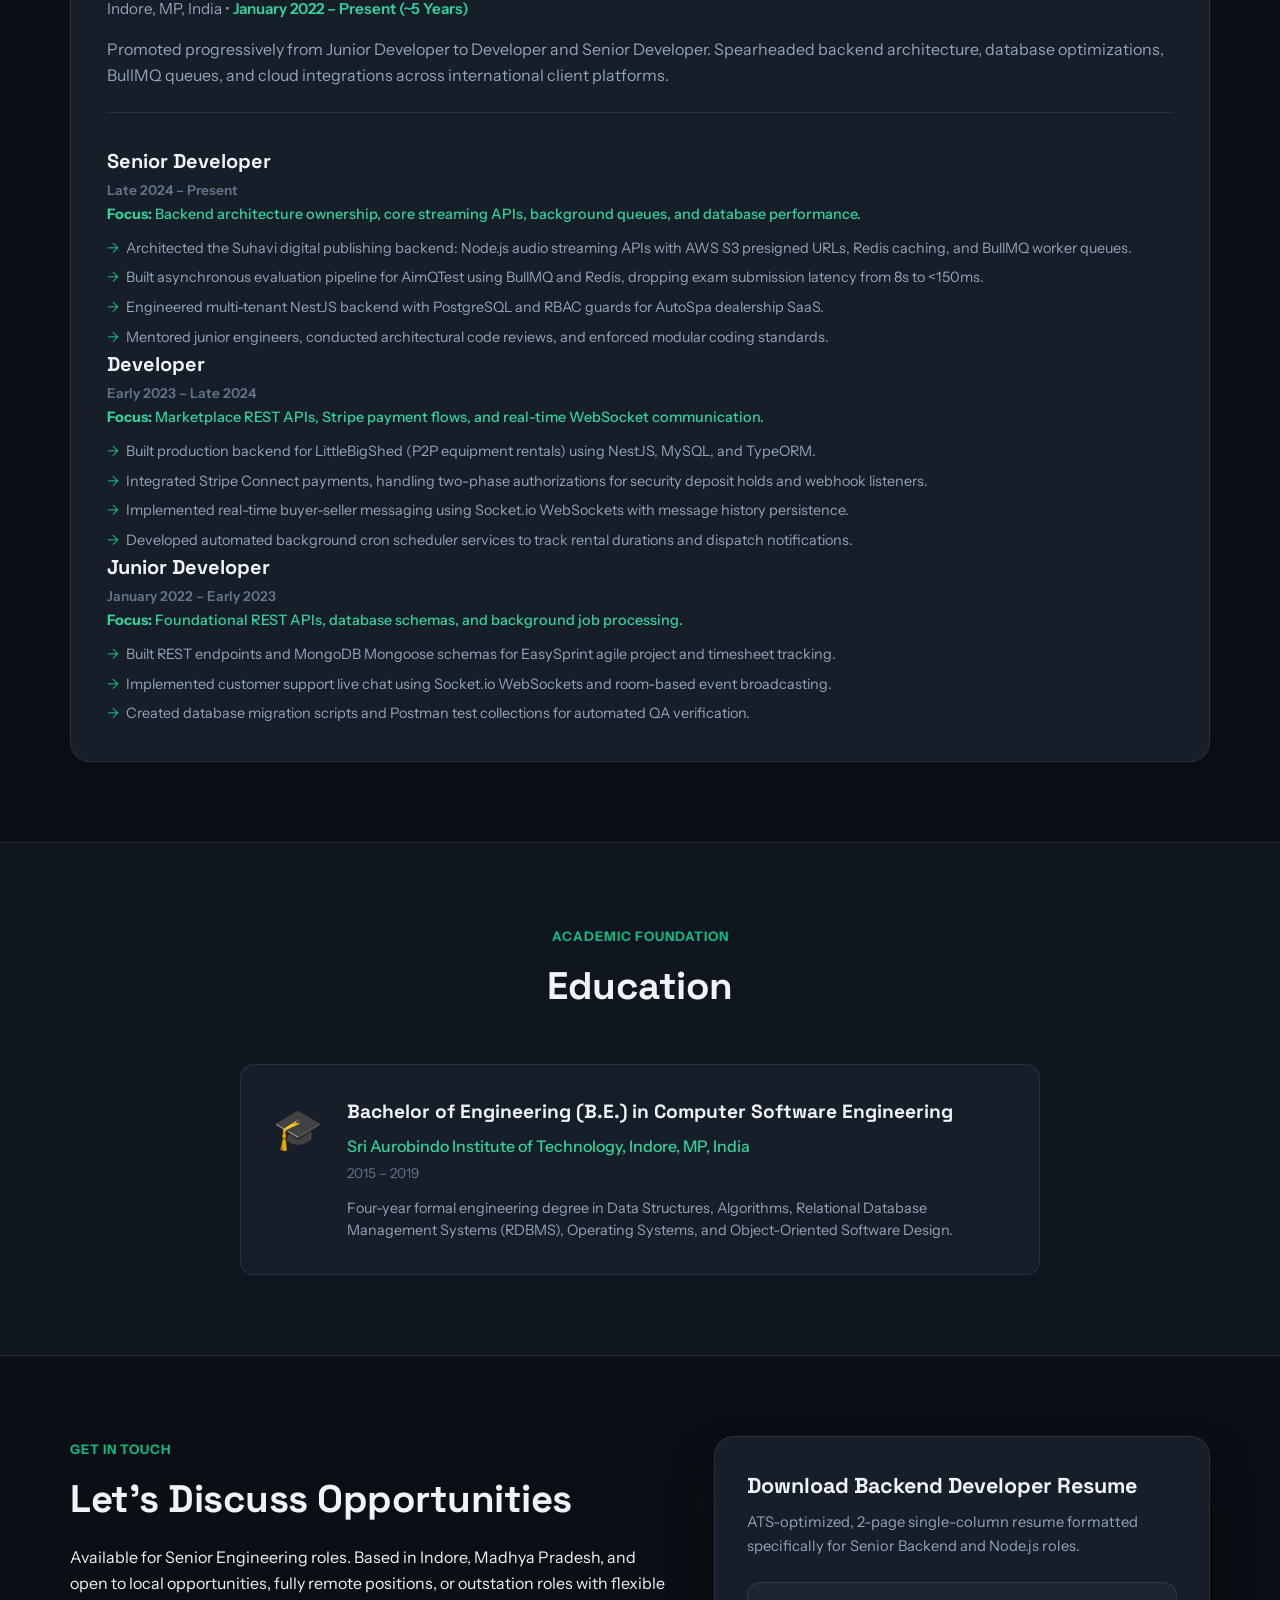
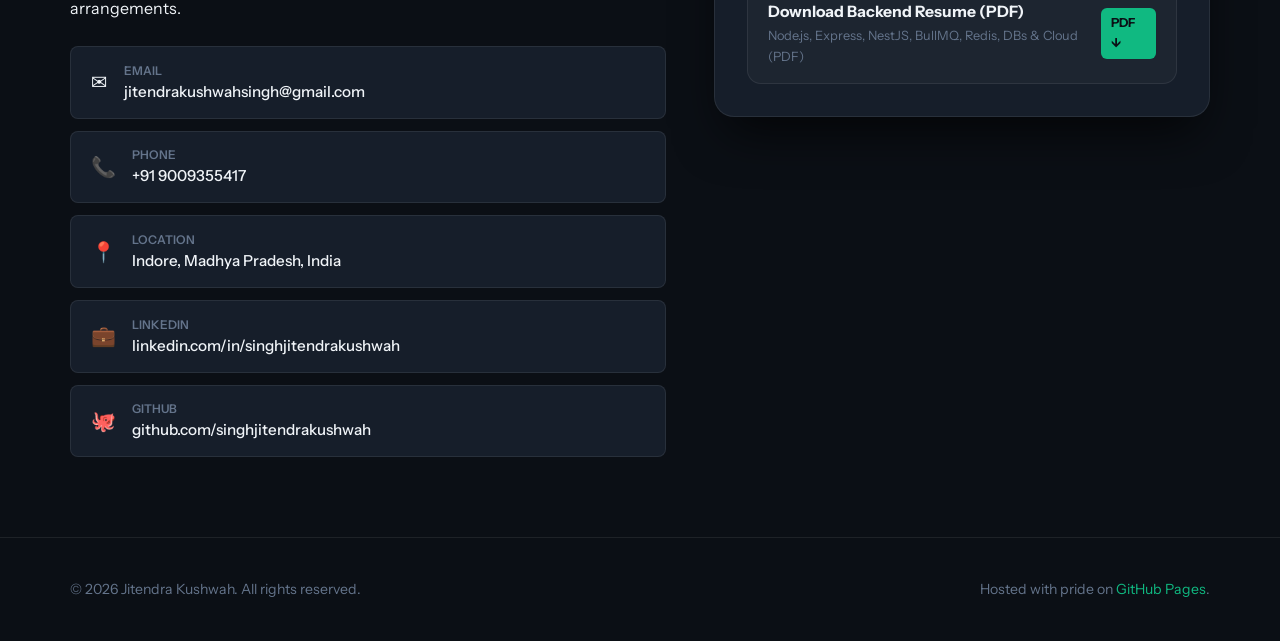
==== commit e3604e01: "refactor: rename Associate Developer title and references to Junior Developer across HTML pages and " ====
--- a/backend/index.html
+++ b/backend/index.html
@@ -272,7 +272,7 @@
             <span class="section-eyebrow">Career Progression</span>
             <h2 class="section-title">Professional Experience</h2>
             <p class="section-lead">
-              ~5 Years of continuous technical impact at WebiWork Technologies, advancing from Associate Developer to Senior Developer.
+              ~5 Years of continuous technical impact at WebiWork Technologies, advancing from Junior Developer to Senior Developer.
             </p>
           </div>
 
@@ -283,9 +283,9 @@
       <h3 class="company-name">WebiWork Technologies Pvt. Ltd.</h3>
       <p class="company-meta">Indore, MP, India • <span class="tenure-badge">January 2022 – Present (~5 Years)</span></p>
     </div>
-    <span class="company-growth-tag">Continuous Progression: Associate → Developer → Senior</span>
-  </div>
-  <p class="company-overview">Promoted progressively from Associate Developer to Developer and Senior Developer. Spearheaded backend architecture, database optimizations, BullMQ queues, and cloud integrations across international client platforms.</p>
+    <span class="company-growth-tag">Continuous Progression: Junior → Developer → Senior</span>
+  </div>
+  <p class="company-overview">Promoted progressively from Junior Developer to Developer and Senior Developer. Spearheaded backend architecture, database optimizations, BullMQ queues, and cloud integrations across international client platforms.</p>
   <div class="role-stack">
     <div class="role-item">
       <div class="role-top">
@@ -315,7 +315,7 @@
     </div>
     <div class="role-item">
       <div class="role-top">
-        <h4 class="role-title">Associate Developer</h4>
+        <h4 class="role-title">Junior Developer</h4>
         <span class="role-period">January 2022 – Early 2023</span>
       </div>
       <p class="role-focus"><strong>Focus:</strong> Foundational REST APIs, database schemas, and background job processing.</p>
